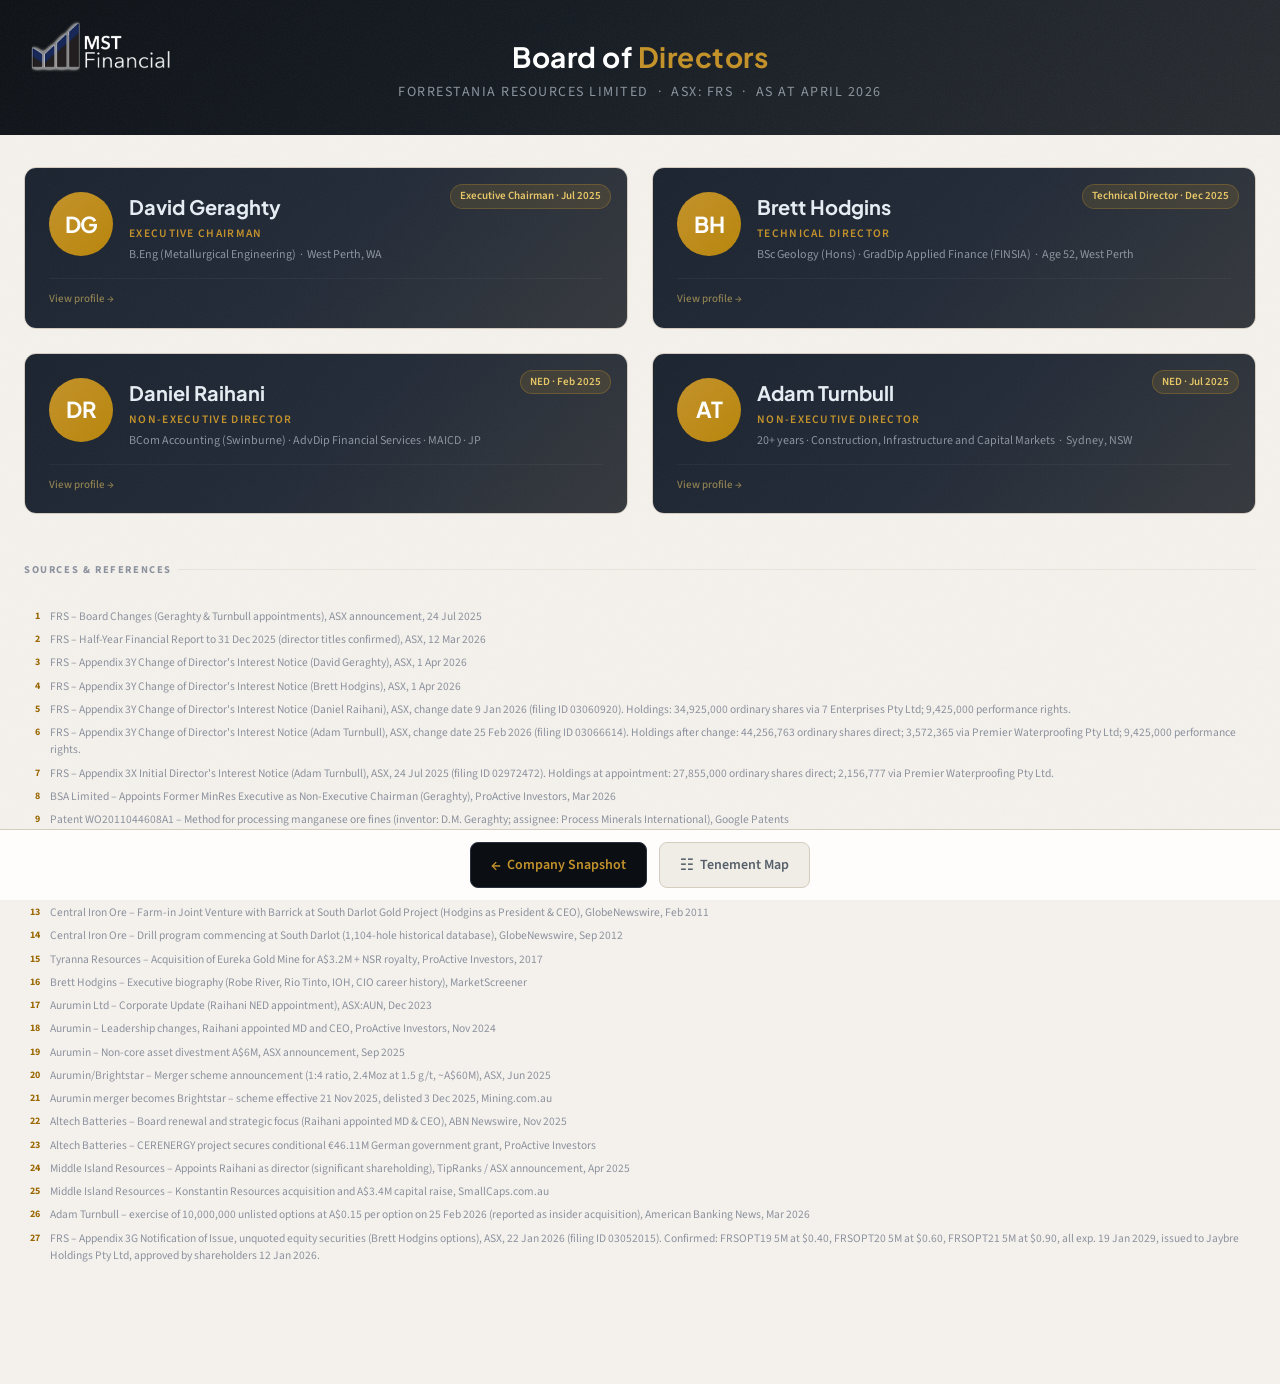
==== frs_board_profiles.html @ 2cd1dbf3 "FRS Map public demo (static, no auth)" ====
<!DOCTYPE html>
<html lang="en">
<head>
<meta charset="UTF-8">
<meta name="viewport" content="width=device-width, initial-scale=1.0">
<title>Forrestania Resources – Board of Directors</title>
<script>document.documentElement.style.visibility='visible';</script>
<link rel="stylesheet" href="shared.css">
<style>
body::after{content:'';position:fixed;inset:0;pointer-events:none;z-index:0;opacity:0.03;background-image:url("data:image/svg+xml,%3Csvg viewBox='0 0 256 256' xmlns='http://www.w3.org/2000/svg'%3E%3Cfilter id='n'%3E%3CfeTurbulence type='fractalNoise' baseFrequency='0.65' numOctaves='4' stitchTiles='stitch'/%3E%3C/filter%3E%3Crect width='256' height='256' filter='url(%23n)' opacity='1'/%3E%3C/svg%3E");background-repeat:repeat;background-size:256px 256px;}
.page-header::before{content:'';position:absolute;inset:0;pointer-events:none;opacity:0.05;background-image:url("data:image/svg+xml,%3Csvg viewBox='0 0 256 256' xmlns='http://www.w3.org/2000/svg'%3E%3Cfilter id='n'%3E%3CfeTurbulence type='fractalNoise' baseFrequency='0.8' numOctaves='3' stitchTiles='stitch'/%3E%3C/filter%3E%3Crect width='256' height='256' filter='url(%23n)' opacity='1'/%3E%3C/svg%3E");background-repeat:repeat;background-size:256px 256px;}
.director-card{animation:fadeSlideUp 0.4s ease-out both;}
.director-card:nth-child(2){animation-delay:80ms;}
.director-card:nth-child(3){animation-delay:160ms;}
.director-card:nth-child(4){animation-delay:240ms;}
html{height:100%}
body{
  background:var(--color-bg);
  min-height:100%;
  display:flex;
  flex-direction:column;
  padding-bottom:80px;
}

/* Header */
.page-header{
  background:linear-gradient(135deg,var(--color-dark-bg) 0%,var(--color-dark-surface) 50%,var(--color-dark-elevated) 100%);
  color:#fff;
  padding:36px 40px 32px;
  text-align:center;
  position:relative;
  overflow:hidden;
}
.page-header::after{
  content:'';position:absolute;inset:0;
  background:linear-gradient(135deg,transparent 40%,rgba(196,146,42,0.06) 100%);
  pointer-events:none;
}
.page-header h1{font-size:28px;font-weight:700;letter-spacing:0.5px;margin-bottom:4px;position:relative;z-index:1;}
.page-header h1 span{color:var(--color-gold)}
.page-header .subtitle{font-size:14px;color:var(--color-dark-text-secondary);font-weight:400;letter-spacing:1.5px;text-transform:uppercase;position:relative;z-index:1;}

/* Grid */
.directors-wrapper{flex:1;padding:32px 24px 48px;max-width:1400px;margin:0 auto;width:100%;box-sizing:border-box;}
.directors-grid{display:grid;grid-template-columns:repeat(2,1fr);gap:24px;}

/* Card */
.director-card{
  background:var(--color-surface);border:1px solid var(--color-border);
  border-radius:var(--radius-lg);overflow:hidden;display:flex;flex-direction:column;
  transition:box-shadow 0.2s,transform 0.2s;
}
.director-card:hover{box-shadow:0 8px 32px rgba(0,0,0,0.10);transform:translateY(-2px);}

/* Card header */
.card-header{
  background:linear-gradient(135deg,var(--color-dark-elevated) 0%,var(--color-dark-border) 100%);
  padding:24px 24px 20px;position:relative;overflow:hidden;
}
.card-header::after{content:'';position:absolute;inset:0;background:linear-gradient(135deg,transparent 50%,rgba(196,146,42,0.08) 100%);pointer-events:none;}
.card-header-inner{display:flex;align-items:flex-start;gap:16px;position:relative;z-index:1;}
.director-avatar{
  width:64px;height:64px;border-radius:50%;
  background:linear-gradient(135deg,var(--color-gold) 0%,var(--color-gold-border) 100%);
  display:flex;align-items:center;justify-content:center;
  font-size:22px;font-weight:700;color:#fff;flex-shrink:0;
  font-family:var(--font-display);letter-spacing:-0.5px;
}
.director-name{font-size:20px;font-weight:700;color:var(--color-dark-text);margin-bottom:3px;font-family:var(--font-display);}
.director-role{font-size:11.5px;font-weight:600;letter-spacing:1.3px;text-transform:uppercase;color:var(--color-gold);margin-bottom:5px;}
.director-quals{font-size:12px;color:var(--color-dark-text-secondary);line-height:1.4;}
.appt-badge{
  position:absolute;top:16px;right:16px;
  background:rgba(196,146,42,0.15);border:1px solid rgba(196,146,42,0.3);
  color:var(--color-gold-light);font-size:11px;font-weight:600;
  padding:3px 9px;border-radius:20px;z-index:1;
}

/* Card body */
.card-body{padding:20px 24px 24px;flex:1;display:flex;flex-direction:column;gap:18px;}

/* Section label */
.sect-label{
  font-size:10.5px;font-weight:700;letter-spacing:1.6px;text-transform:uppercase;
  color:var(--color-text-muted);margin-bottom:9px;display:flex;align-items:center;gap:6px;
}
.sect-label::after{content:'';flex:1;height:1px;background:var(--color-border-subtle);}

/* Bio text */
.bio-text{font-size:13.5px;line-height:1.7;color:var(--color-text-secondary);}
.bio-text strong{color:var(--color-text);font-weight:600;}

/* Timeline */
.timeline{display:flex;flex-direction:column;}
.tl-item{display:flex;gap:12px;padding-bottom:14px;position:relative;}
.tl-item:not(:last-child)::before{content:'';position:absolute;left:7px;top:18px;bottom:0;width:1px;background:var(--color-border-subtle);}
.tl-dot{width:15px;height:15px;border-radius:50%;flex-shrink:0;margin-top:2px;border:2px solid;}
.tl-dot.gold{border-color:var(--color-gold);background:rgba(196,146,42,0.14);}
.tl-dot.blue{border-color:var(--color-info);background:rgba(34,102,204,0.12);}
.tl-dot.green{border-color:var(--color-success);background:rgba(27,122,61,0.12);}
.tl-dot.purple{border-color:var(--color-phase-1);background:rgba(126,95,194,0.12);}
.tl-dot.amber{border-color:var(--color-phase-3);background:rgba(217,123,43,0.12);}
.tl-period{font-size:11px;color:var(--color-text-muted);margin-bottom:1px;}
.tl-co{font-size:13px;font-weight:600;color:var(--color-text);line-height:1.3;}
.tl-desc{font-size:12.5px;color:var(--color-text-secondary);line-height:1.55;margin-top:2px;}

/* Achievements */
.ach-list{list-style:none;padding:0;margin:0;display:flex;flex-direction:column;gap:7px;}
.ach-list li{display:flex;gap:8px;align-items:flex-start;font-size:13px;color:var(--color-text-secondary);line-height:1.55;}
.ach-list li::before{content:'▸';color:var(--color-gold);font-size:11px;margin-top:2px;flex-shrink:0;}

/* Stats row */
.stat-row{display:flex;flex-wrap:wrap;gap:12px 20px;padding:12px 0;border-top:1px solid var(--color-border-subtle);border-bottom:1px solid var(--color-border-subtle);}
.stat-value{font-size:15px;font-weight:700;color:var(--color-text);font-family:var(--font-display);}
.stat-desc{font-size:11px;color:var(--color-text-muted);margin-top:1px;}

/* Shareholding */
.holding-row{display:flex;align-items:center;justify-content:space-between;gap:12px;flex-wrap:wrap;}
.holding-main{font-size:15px;font-weight:700;color:var(--color-text);font-family:var(--font-display);}
.holding-sub{font-size:12px;color:var(--color-text-muted);margin-top:2px;}
.holding-note{font-size:11.5px;color:var(--color-text-muted);font-style:italic;}
.holding-bar-track{height:5px;background:var(--color-border-subtle);border-radius:3px;overflow:hidden;margin-top:8px;}
.holding-bar-fill{height:100%;background:linear-gradient(90deg,var(--color-gold),var(--color-gold-light));border-radius:3px;}

/* Relevance box */
.relevance-box{background:linear-gradient(135deg,rgba(196,146,42,0.05),rgba(196,146,42,0.02));border:1px solid rgba(196,146,42,0.18);border-radius:var(--radius-md);padding:14px 16px;}
.relevance-label{font-size:10.5px;font-weight:700;letter-spacing:1.3px;text-transform:uppercase;color:var(--color-gold-text);margin-bottom:7px;}
.relevance-body{font-size:13px;line-height:1.65;color:var(--color-text-secondary);}
.relevance-body strong{color:var(--color-text);font-weight:600;}

/* Quote */
.quote-block{border-left:3px solid var(--color-gold);padding:10px 14px;background:var(--color-surface-secondary);border-radius:0 var(--radius-sm) var(--radius-sm) 0;}
.quote-text{font-size:13px;font-style:italic;line-height:1.6;color:var(--color-text-secondary);}
.quote-src{font-size:11px;color:var(--color-text-muted);margin-top:5px;}

/* Role tags */
.role-tags{display:flex;flex-wrap:wrap;gap:6px;}
.role-tag{font-size:11.5px;font-weight:500;padding:3px 9px;border-radius:4px;background:var(--color-surface-secondary);border:1px solid var(--color-border);color:var(--color-text-secondary);}
.role-tag.current{background:rgba(27,122,61,0.07);border-color:rgba(27,122,61,0.2);color:#1B7A3D;}

/* Show more toggle */
.expandable{overflow:hidden;transition:max-height 0.35s ease;}
.expandable.collapsed{max-height:0 !important;}
.toggle-btn{
  display:inline-flex;align-items:center;gap:5px;
  background:none;border:1px solid var(--color-border);
  color:var(--color-text-secondary);font-size:12px;font-weight:500;
  padding:5px 12px;border-radius:20px;cursor:pointer;
  font-family:var(--font-body);transition:all 0.15s;margin-top:2px;
}
.toggle-btn:hover{border-color:var(--color-gold);color:var(--color-gold-text);background:var(--color-gold-subtle);}
.toggle-icon{font-size:10px;transition:transform 0.25s;}
.toggle-btn.open .toggle-icon{transform:rotate(180deg);}

/* Citations */
sup.cite{font-size:9px;color:var(--color-gold-text);font-weight:600;line-height:1;vertical-align:super;}
sup.cite a{color:inherit;text-decoration:none;}
sup.cite a:hover{text-decoration:underline;}

/* Sources section */
.sources-section{max-width:1400px;margin:0 auto;padding:0 24px 40px;width:100%;box-sizing:border-box;}
.sources-toggle{font-size:10.5px;font-weight:700;letter-spacing:1.6px;text-transform:uppercase;color:var(--color-text-muted);display:flex;align-items:center;gap:8px;cursor:pointer;user-select:none;padding:4px 0;border:none;background:none;font-family:var(--font-body);width:100%;}
.sources-toggle::after{content:'';flex:1;height:1px;background:var(--color-border-subtle);}
.sources-toggle-icon{font-size:9px;transition:transform 0.2s;}
.sources-body{padding-top:14px;}
.sources-list{list-style:none;padding:0;margin:0;counter-reset:src-counter;display:flex;flex-direction:column;gap:6px;}
.sources-list li{display:flex;gap:10px;font-size:11.5px;color:var(--color-text-muted);line-height:1.5;counter-increment:src-counter;}
.sources-list li::before{content:counter(src-counter);color:var(--color-gold-text);font-size:10px;font-weight:700;min-width:16px;text-align:right;padding-top:1px;flex-shrink:0;}
.sources-list a{color:var(--color-text-muted);text-decoration:none;}
.sources-list a:hover{color:var(--color-text);text-decoration:underline;}

/* Director tiles — card body hidden, shown in modal */
.card-body{display:none !important;}
.director-card{cursor:pointer;}
.card-view-hint{font-size:11px;color:var(--color-gold-light);opacity:0.55;margin-top:14px;padding-top:12px;border-top:1px solid rgba(255,255,255,0.08);display:flex;align-items:center;gap:5px;position:relative;z-index:1;font-weight:500;font-family:var(--font-body);transition:opacity 0.15s;}
.director-card:hover .card-view-hint{opacity:1;}

/* Modal */
.modal-overlay{position:fixed;inset:0;background:rgba(0,0,0,0.78);z-index:200;display:none;align-items:flex-start;justify-content:center;padding:32px 16px 100px;overflow-y:auto;}
.modal-overlay.active{display:flex;}
.modal-panel{background:var(--color-surface);border:1px solid var(--color-border);border-radius:var(--radius-lg);width:100%;max-width:660px;position:relative;overflow:hidden;margin:auto;}
.modal-close-btn{position:absolute;top:14px;right:14px;z-index:10;background:rgba(255,255,255,0.12);border:1px solid rgba(255,255,255,0.15);color:#fff;width:30px;height:30px;border-radius:50%;cursor:pointer;font-size:15px;display:flex;align-items:center;justify-content:center;transition:background 0.15s;line-height:1;}
.modal-close-btn:hover{background:rgba(255,255,255,0.25);}
.modal-panel .card-body{display:flex !important;}
.modal-panel .appt-badge{right:52px;}

/* Bottom nav */
.bottom-nav{position:fixed;bottom:0;left:0;right:0;background:var(--color-surface);border-top:1px solid var(--color-border);padding:12px 24px;display:flex;gap:12px;justify-content:center;z-index:100;}
.nav-btn{display:inline-flex;align-items:center;gap:6px;padding:10px 20px;border-radius:var(--radius-md);font-size:14px;font-weight:600;text-decoration:none;transition:background 0.15s,transform 0.1s;font-family:var(--font-body);}
.nav-btn:active{transform:scale(0.98)}
.nav-btn.primary{background:var(--color-dark-bg);color:var(--color-gold);border:1px solid var(--color-dark-border);}
.nav-btn.primary:hover{background:var(--color-dark-surface)}
.nav-btn.secondary{background:var(--color-surface-secondary);color:var(--color-text-secondary);border:1px solid var(--color-border);}
.nav-btn.secondary:hover{background:var(--color-border-subtle)}
.btn-icon{font-size:12px}

@media(max-width:900px){
  .directors-grid{grid-template-columns:1fr}
  .page-header{padding:28px 20px 24px}
  .page-header h1{font-size:22px}
  .directors-wrapper{padding:20px 16px 48px}
  .bottom-nav{padding:10px 16px}
  .nav-btn{font-size:13px;padding:8px 14px}
}
@media(max-width:768px){
  .page-header{display:flex;flex-direction:column;align-items:center;padding:20px 16px;}
  .page-header img{position:static !important;max-height:24px;margin-bottom:10px;}
  .page-header h1{font-size:20px;}
  .directors-wrapper{padding-bottom:80px;}
}
</style>
</head>
<body>

<header class="page-header">
  <img src="assets/mst_animated.apng" alt="MST Financial" style="height:60px;width:auto;position:absolute;top:16px;left:24px;z-index:1">
  <h1>Board of <span>Directors</span></h1>
  <p class="subtitle">Forrestania Resources Limited &nbsp;·&nbsp; ASX: FRS &nbsp;·&nbsp; as at April 2026</p>
</header>

<div class="directors-wrapper">
<div class="directors-grid">


<!-- ═══════════════════ DAVID GERAGHTY ═══════════════════ -->
<div class="director-card" onclick="openDirectorModal(this)">
  <div class="card-header">
    <span class="appt-badge">Executive Chairman · Jul 2025</span>
    <div class="card-header-inner">
      <div class="director-avatar">DG</div>
      <div>
        <div class="director-name">David Geraghty</div>
        <div class="director-role">Executive Chairman</div>
        <div class="director-quals">B.Eng (Metallurgical Engineering) &nbsp;·&nbsp; West Perth, WA</div>
      </div>
    </div>
    <div class="card-view-hint">View profile &#8594;</div>
  </div>

  <div class="card-body">

    <div>
      <div class="sect-label">Background</div>
      <p class="bio-text">
        David Geraghty is a B.Eng-qualified metallurgical engineer with over 30 years in Western Australian resources. Before joining FRS he spent <strong>21 years at Mineral Resources Limited (ASX: MIN)</strong>, serving as <strong>Executive General Manager of Process Minerals International</strong> and then <strong>Director of Technology and Innovation</strong>.<sup class="cite"><a href="#src-8" title="BSA Ltd — Appoints Former MinRes Executive">[8]</a></sup> He was there for the full arc of MinRes growing from a private contract crushing business into one of Australia's largest diversified miners. Earlier in his career he worked in processing and orebody evaluation roles at BHP, Hamersley Iron, and Rio Tinto in the Pilbara.<sup class="cite"><a href="#src-1" title="FRS Board Changes announcement, Jul 2025">[1]</a></sup>
      </p>
    </div>

    <div>
      <div class="sect-label">Shareholding in FRS <span style="font-size:10px;font-weight:400;text-transform:none;letter-spacing:0;color:var(--color-text-muted)">(Appendix 3Y, 1 Apr 2026)</span></div>
      <div class="holding-row">
        <div>
          <div class="holding-main">53,473,200 ordinary shares<sup class="cite"><a href="#src-3" title="FRS Appendix 3Y — Geraghty, 1 Apr 2026">[3]</a></sup></div>
          <div class="holding-sub">Mandarin Rock Pty Ltd (41.1M) + Roologic Pty Ltd (11.9M) + direct (490K)</div>
        </div>
      </div>
      <div class="holding-bar-track"><div class="holding-bar-fill" style="width:56%"></div></div>
      <div style="font-size:11px;color:var(--color-text-muted);margin-top:5px;">Also holds 10,625,000 performance rights and 9,800,000 unlisted options (FRSAT) at $0.50, exp. 5 Nov 2028 (5M via Mandarin Rock Pty Ltd, 4.8M via Roologic Pty Ltd)<sup class="cite"><a href="#src-3" title="FRS Appendix 3Y — Geraghty, 1 Apr 2026">[3]</a></sup></div>
    </div>

    <div>
      <div class="sect-label">Key Achievements at MinRes</div>
      <ul class="ach-list">
        <li>Named inventor on patent WO2011044608A1: a commercial dense medium cyclone and WHIMS process for recovering manganese from ore fines previously discarded as tailings, deployed at scale in MinRes operations.<sup class="cite"><a href="#src-9" title="Patent WO2011044608A1, Google Patents">[9]</a></sup></li>
        <li>Drove the design and manufacture of MinRes's 1,000 tonne-per-hour mobile crushing and screening plants, which became a primary revenue driver for the mining services business.<sup class="cite"><a href="#src-11" title="MinRes — NextGen modular crushing plant">[11]</a></sup></li>
        <li>Led the public rollout of MinRes's world-first fully autonomous road train program for the Onslow Iron project in the Pilbara.<sup class="cite"><a href="#src-10" title="MinRes — Autonomous road trains milestone">[10]</a></sup></li>
      </ul>
    </div>

    <button class="toggle-btn" onclick="toggleSection(this)">
      Show more <span class="toggle-icon">&#9660;</span>
    </button>

    <div class="expandable collapsed" style="max-height:600px;display:flex;flex-direction:column;gap:18px;">

      <div>
        <div class="sect-label">Career History</div>
        <div class="timeline">
          <div class="tl-item">
            <div class="tl-dot blue"></div>
            <div>
              <div class="tl-period">Early career</div>
              <div class="tl-co">BHP · Hamersley Iron · Rio Tinto</div>
              <div class="tl-desc">Processing engineering and orebody evaluation across Pilbara iron ore operations.</div>
            </div>
          </div>
          <div class="tl-item">
            <div class="tl-dot green"></div>
            <div>
              <div class="tl-period">~2000 to 2024 (21 years)</div>
              <div class="tl-co">Mineral Resources Ltd (ASX: MIN)</div>
              <div class="tl-desc">Executive General Manager, Process Minerals International, then Director of Technology and Innovation. Part of the team that took MinRes from a small contract crushing operator to a multi-billion-dollar ASX miner with iron ore, lithium, and services divisions.<sup class="cite"><a href="#src-8">[8]</a></sup></div>
            </div>
          </div>
          <div class="tl-item">
            <div class="tl-dot gold"></div>
            <div>
              <div class="tl-period">March 2026 onwards</div>
              <div class="tl-co">BSA Limited (ASX: BSA) — Non-Executive Chairman</div>
              <div class="tl-desc">Concurrent role. BSA provides technical services across telco infrastructure, smart metering, and EV charging.<sup class="cite"><a href="#src-8">[8]</a></sup></div>
            </div>
          </div>
        </div>
      </div>

      <div class="relevance-box">
        <div class="relevance-label">Why This Matters for FRS</div>
        <p class="relevance-body">
          FRS's near-term production path hinges on converting the Lake Johnston nickel processing facility to gold. That is precisely what Geraghty spent his career on: mineral processing plant design, beneficiation circuit development, and large-scale operations. His 21-year MinRes network also opens doors to contractors, offtake, and capital that would take a junior explorer decades to build independently. He has backed his conviction with over A$2.7M in personal on-market purchases.
        </p>
      </div>

    </div>

    <div>
      <div class="sect-label">Also Serves On</div>
      <div class="role-tags">
        <span class="role-tag current">Chairman, BSA Ltd (ASX: BSA)</span>
      </div>
    </div>

  </div>
</div>


<!-- ═══════════════════ BRETT HODGINS ═══════════════════ -->
<div class="director-card" onclick="openDirectorModal(this)">
  <div class="card-header">
    <span class="appt-badge">Technical Director · Dec 2025</span>
    <div class="card-header-inner">
      <div class="director-avatar">BH</div>
      <div>
        <div class="director-name">Brett Hodgins</div>
        <div class="director-role">Technical Director</div>
        <div class="director-quals">BSc Geology (Hons) · GradDip Applied Finance (FINSIA) &nbsp;·&nbsp; Age 52, West Perth</div>
      </div>
    </div>
    <div class="card-view-hint">View profile &#8594;</div>
  </div>

  <div class="card-body">

    <div>
      <div class="sect-label">Background</div>
      <p class="bio-text">
        Brett Hodgins is a Western Australian geologist with over 25 years across Pilbara iron ore operations, WA gold exploration, and resource sector advisory. He started his career commissioning world-scale iron ore mines for Robe River and Rio Tinto<sup class="cite"><a href="#src-16" title="Brett Hodgins biography — MarketScreener">[16]</a></sup> before spending 11 years as <strong>President and CEO of Central Iron Ore Ltd</strong> (TSX-V listed), running exploration on a high-grade gold project in the Yandal Greenstone Belt.<sup class="cite"><a href="#src-13" title="CIO/Barrick JV announcement, GlobeNewswire">[13]</a></sup> His combined BSc Geology (Hons) and GradDip Applied Finance from FINSIA is unusual for a field geologist and allows him to evaluate assets in both technical and investment terms.<sup class="cite"><a href="#src-4" title="FRS Appendix 3Y — Hodgins, 1 Apr 2026">[4]</a></sup>
      </p>
    </div>

    <div>
      <div class="sect-label">Shareholding in FRS <span style="font-size:10px;font-weight:400;text-transform:none;letter-spacing:0;color:var(--color-text-muted)">(Appendix 3Y, 1 Apr 2026)</span></div>
      <div class="holding-row">
        <div>
          <div class="holding-main">121,113 ordinary shares (direct)<sup class="cite"><a href="#src-4" title="FRS Appendix 3Y — Hodgins, 1 Apr 2026">[4]</a></sup></div>
          <div class="holding-sub">Issued as share-based payment approved at 27 March 2026 GM</div>
        </div>
      </div>
      <div class="holding-bar-track"><div class="holding-bar-fill" style="width:2%"></div></div>
      <div style="font-size:11px;color:var(--color-text-muted);margin-top:5px;">Also holds 15,000,000 unlisted options via Jaybre Holdings Pty Ltd: 5M at $0.40 (FRSOPT19), 5M at $0.60 (FRSOPT20), 5M at $0.90 (FRSOPT21), all exp. 19 Jan 2029<sup class="cite"><a href="#src-27" title="FRS Appendix 3G — Hodgins options, 22 Jan 2026">[27]</a></sup></div>
    </div>

    <div>
      <div class="sect-label">Key Achievements</div>
      <ul class="ach-list">
        <li>Contributed to commissioning of the West Angelas iron ore mine (Robe River JV, 2002), now subject to a A$733M expansion by Rio Tinto.<sup class="cite"><a href="#src-12" title="Rio Tinto — Robe River JV A$733M expansion">[12]</a></sup></li>
        <li>Contributed to Hope Downs iron ore development with Rio Tinto and Hancock Prospecting, first ore 2007.<sup class="cite"><a href="#src-16" title="Brett Hodgins biography — MarketScreener">[16]</a></sup></li>
        <li>As CEO of Central Iron Ore (2011 to 2022): negotiated a farm-in JV with Barrick Gold giving access to 1,104-hole historical drill database on tenements adjacent to the 444,000 oz Darlot mine reserve.<sup class="cite"><a href="#src-13" title="CIO/Barrick JV, GlobeNewswire 2011">[13]</a><a href="#src-14" title="CIO South Darlot drill program, GlobeNewswire 2012">[14]</a></sup></li>
        <li>Sold the Eureka Gold Mine to Tyranna Resources for A$3.2M cash plus a 4 to 6% net smelter return royalty (2017).<sup class="cite"><a href="#src-15" title="Tyranna — Eureka Gold Mine acquisition">[15]</a></sup></li>
      </ul>
    </div>

    <button class="toggle-btn" onclick="toggleSection(this)">
      Show more <span class="toggle-icon">&#9660;</span>
    </button>

    <div class="expandable collapsed" style="max-height:700px;display:flex;flex-direction:column;gap:18px;">

      <div>
        <div class="sect-label">Career History</div>
        <div class="timeline">
          <div class="tl-item">
            <div class="tl-dot blue"></div>
            <div>
              <div class="tl-period">Late 1990s to early 2000s</div>
              <div class="tl-co">Robe River Mining Co. then Rio Tinto Iron Ore</div>
              <div class="tl-desc">Geologist on commissioning of West Angelas (Robe River JV) and Hope Downs (Rio Tinto/Hancock Prospecting). Grade control, resource definition, large-scale open-cut operations in the Pilbara.</div>
            </div>
          </div>
          <div class="tl-item">
            <div class="tl-dot amber"></div>
            <div>
              <div class="tl-period">2008 to 2010</div>
              <div class="tl-co">Iron Ore Holdings Ltd (ASX: IOH) — GM Project Development</div>
              <div class="tl-desc">Led project development for Iron Valley, Bungaroo South, and Maitland River. First executive role at a listed junior. IOH was later acquired by BC Iron.</div>
            </div>
          </div>
          <div class="tl-item">
            <div class="tl-dot purple"></div>
            <div>
              <div class="tl-period">2010 onwards</div>
              <div class="tl-co">Jaybre Geological Consulting Pty Ltd — Principal</div>
              <div class="tl-desc">Own geological consulting firm, multi-commodity advisory across iron ore, gold, copper, and coal for various listed clients.</div>
            </div>
          </div>
          <div class="tl-item">
            <div class="tl-dot green"></div>
            <div>
              <div class="tl-period">2011 to November 2022 (11 years)</div>
              <div class="tl-co">Central Iron Ore Ltd (TSX-V: CIO) — President and CEO</div>
              <div class="tl-desc">WA gold and iron ore explorer listed on the Toronto Venture Exchange. Led exploration at South Darlot Gold Project in the Yandal Greenstone Belt, adjacent to Barrick Gold's Darlot mine.</div>
            </div>
          </div>
          <div class="tl-item">
            <div class="tl-dot amber"></div>
            <div>
              <div class="tl-period">2023 onwards</div>
              <div class="tl-co">Palaris Mining Pty Ltd — Senior Manager, Technical Projects</div>
              <div class="tl-desc">International mining advisory firm. Project Manager for conceptual and pre-feasibility studies in Queensland coal.</div>
            </div>
          </div>
          <div class="tl-item">
            <div class="tl-dot purple"></div>
            <div>
              <div class="tl-period">December 2013 to present</div>
              <div class="tl-co">Redstone Resources (ASX: RDS) — Technical Director</div>
              <div class="tl-desc">Longest-standing board role. Multi-commodity (Cu/Ni/Au) exploration strategy and program design.</div>
            </div>
          </div>
        </div>
      </div>

      <div class="relevance-box">
        <div class="relevance-label">Why This Matters for FRS</div>
        <p class="relevance-body">
          Hodgins explored the South Darlot project in the Yandal-Goldfields province, the same geological terrane as FRS's Bonnie Vale, Coolgardie, and Mt Palmer projects. His 11-year CEO track record means he understands the full lifecycle from JV negotiation to resource definition to capital raising. His concurrent NED role at Beacon Minerals also gave him direct prior familiarity with the MacPhersons Reward asset before FRS acquired it.
        </p>
      </div>

      <div class="quote-block">
        <p class="quote-text">"Endeavour is shaping up as a very important prospect for CIO — high-grade gold discovered close to surface."</p>
        <p class="quote-src">On South Darlot Endeavour Prospect drill results, June 2020</p>
      </div>

    </div>

    <div>
      <div class="sect-label">Also Serves On</div>
      <div class="role-tags">
        <span class="role-tag current">Technical Director, Redstone Resources (ASX: RDS)</span>
        <span class="role-tag current">NED, Beacon Minerals (ASX: BCN)</span>
      </div>
    </div>

  </div>
</div>


<!-- ═══════════════════ DANIEL RAIHANI ═══════════════════ -->
<div class="director-card" onclick="openDirectorModal(this)">
  <div class="card-header">
    <span class="appt-badge">NED · Feb 2025</span>
    <div class="card-header-inner">
      <div class="director-avatar">DR</div>
      <div>
        <div class="director-name">Daniel Raihani</div>
        <div class="director-role">Non-Executive Director</div>
        <div class="director-quals">BCom Accounting (Swinburne) · AdvDip Financial Services · MAICD · JP</div>
      </div>
    </div>
    <div class="card-view-hint">View profile &#8594;</div>
  </div>

  <div class="card-body">

    <div>
      <div class="sect-label">Background</div>
      <p class="bio-text">
        Daniel Raihani is an accountant, registered tax agent, and entrepreneur who built a 20-year private business career spanning accounting, real estate, manufacturing, and international finance across Sydney, UAE, and Hong Kong before entering the ASX listed-company space in 2023. Since then he has taken on board positions at seven ASX companies, consistently arriving with personal capital and deal flow. His most significant transaction to date was structuring and executing the <strong>approximately A$60 million Aurumin/Brightstar Resources merger</strong><sup class="cite"><a href="#src-20" title="Aurumin/Brightstar merger scheme announcement">[20]</a></sup> as Managing Director of Aurumin, which consolidated the Sandstone Greenstone Belt under single ownership for the first time in over a decade.
      </p>
    </div>

    <div>
      <div class="sect-label">Shareholding in FRS <span style="font-size:10px;font-weight:400;text-transform:none;letter-spacing:0;color:var(--color-text-muted)">(Appendix 3Y, 9 Jan 2026)</span></div>
      <div class="holding-row">
        <div>
          <div class="holding-main">34,925,000 ordinary shares<sup class="cite"><a href="#src-5" title="FRS Appendix 3Y — Raihani, 9 Jan 2026">[5]</a></sup></div>
          <div class="holding-sub">Held via 7 Enterprises Pty Ltd · 9,425,000 performance rights</div>
        </div>
      </div>
      <div class="holding-bar-track"><div class="holding-bar-fill" style="width:37%"></div></div>
    </div>

    <div>
      <div class="sect-label">The Aurumin/Brightstar Merger</div>
      <ul class="ach-list">
        <li>Joined Aurumin as a substantial shareholder via 7 Enterprises Pty Ltd before joining the board, the same approach used at FRS.<sup class="cite"><a href="#src-17" title="Aurumin Corporate Update — Raihani NED appointment, Dec 2023">[17]</a></sup></li>
        <li>Elevated to MD and CEO after founder Brad Valiukas stepped down in November 2024.<sup class="cite"><a href="#src-18" title="Aurumin — Raihani appointed MD/CEO, Nov 2024">[18]</a></sup> Immediately divested A$6M of non-core assets to sharpen the portfolio.<sup class="cite"><a href="#src-19" title="Aurumin — Non-core asset divestment A$6M">[19]</a></sup></li>
        <li>Structured an all-scrip scheme of arrangement with Brightstar Resources: 1 Brightstar share per 4 Aurumin shares, creating a combined 2.4Moz gold resource at 1.5 g/t. Deal valued at approximately A$60M.<sup class="cite"><a href="#src-20" title="Aurumin/Brightstar merger scheme">[20]</a></sup></li>
        <li>Scheme effective 21 November 2025. Aurumin delisted 3 December 2025.<sup class="cite"><a href="#src-21" title="Aurumin merger becomes Brightstar, Mining.com.au">[21]</a></sup></li>
      </ul>
    </div>

    <button class="toggle-btn" onclick="toggleSection(this)">
      Show more <span class="toggle-icon">&#9660;</span>
    </button>

    <div class="expandable collapsed" style="max-height:700px;display:flex;flex-direction:column;gap:18px;">

      <div>
        <div class="sect-label">Career History</div>
        <div class="timeline">
          <div class="tl-item">
            <div class="tl-dot blue"></div>
            <div>
              <div class="tl-period">2000s onwards</div>
              <div class="tl-co">Ultra Capital — Founder and Group CEO</div>
              <div class="tl-desc">Financial advisory and accounting firm with offices in Sydney, UAE, and Hong Kong. Also financed infrastructure projects across agriculture, energy, waste, and water. Additional private interests in real estate, property development, manufacturing, and automotive exports.</div>
            </div>
          </div>
          <div class="tl-item">
            <div class="tl-dot purple"></div>
            <div>
              <div class="tl-period">October 2024 onwards</div>
              <div class="tl-co">First Au Ltd (ASX: FAU) — Non-Executive Chairman</div>
              <div class="tl-desc">Western Australian gold exploration strategy including the Gimlet Gold Project in the Eastern Goldfields.</div>
            </div>
          </div>
          <div class="tl-item">
            <div class="tl-dot green"></div>
            <div>
              <div class="tl-period">December 2023 to November 2025</div>
              <div class="tl-co">Aurumin Ltd (ASX: AUN) — NED then MD and CEO</div>
              <div class="tl-desc">Joined as NED, elevated to MD/CEO November 2024. Restructured portfolio, divested non-core assets for A$6M, executed the Brightstar merger. Aurumin delisted December 2025.<sup class="cite"><a href="#src-17">[17]</a><a href="#src-18">[18]</a><a href="#src-21">[21]</a></sup></div>
            </div>
          </div>
          <div class="tl-item">
            <div class="tl-dot amber"></div>
            <div>
              <div class="tl-period">November 2025 onwards</div>
              <div class="tl-co">Altech Batteries Ltd (ASX: ATC) — MD and CEO</div>
              <div class="tl-desc">Battery technology company commercialising CERENERGY sodium-chloride solid-state batteries and Silumina Anodes. Secured conditional approval for a 46.11M euro German government grant shortly after his appointment.<sup class="cite"><a href="#src-22">[22]</a><a href="#src-23">[23]</a></sup></div>
            </div>
          </div>
          <div class="tl-item">
            <div class="tl-dot purple"></div>
            <div>
              <div class="tl-period">April 2025 onwards</div>
              <div class="tl-co">Middle Island Resources (ASX: MDI) — Non-Executive Chairman</div>
              <div class="tl-desc">Led a A$3.4M capital raise and the Konstantin Resources acquisition (Bobija polymetallic project, Serbia).<sup class="cite"><a href="#src-24">[24]</a><a href="#src-25">[25]</a></sup></div>
            </div>
          </div>
        </div>
      </div>

      <div class="relevance-box">
        <div class="relevance-label">Why This Matters for FRS</div>
        <p class="relevance-body">
          Raihani has already run the exact playbook FRS is executing: a regional goldfield consolidation transaction structured as an all-scrip scheme, creating a resource of scale from two previously separate juniors. The Aurumin/Brightstar deal is a direct precedent for FRS's Lake Johnston hub strategy.<sup class="cite"><a href="#src-20">[20]</a></sup> His accounting and tax credentials add financial governance depth to the board, and his pattern of personal capital commitment across every board role aligns his interests squarely with shareholders.
        </p>
      </div>

      <div class="quote-block">
        <p class="quote-text">"This merger reduces risks associated with holding a single project and delivers substantial synergy benefits that wouldn't be possible as separate entities."</p>
        <p class="quote-src">On the Aurumin/Brightstar scheme of arrangement, 2025</p>
      </div>

    </div>

    <div>
      <div class="sect-label">Also Serves On</div>
      <div class="role-tags">
        <span class="role-tag current">Chair, First Au (ASX: FAU)</span>
        <span class="role-tag current">Chair, Voltaic Strategic Resources (ASX: VSR)</span>
        <span class="role-tag current">Chair, Middle Island Resources (ASX: MDI)</span>
        <span class="role-tag current">MD and CEO, Altech Batteries (ASX: ATC)</span>
      </div>
    </div>

  </div>
</div>


<!-- ═══════════════════ ADAM TURNBULL ═══════════════════ -->
<div class="director-card" onclick="openDirectorModal(this)">
  <div class="card-header">
    <span class="appt-badge">NED · Jul 2025</span>
    <div class="card-header-inner">
      <div class="director-avatar">AT</div>
      <div>
        <div class="director-name">Adam Turnbull</div>
        <div class="director-role">Non-Executive Director</div>
        <div class="director-quals">20+ years · Construction, Infrastructure and Capital Markets &nbsp;·&nbsp; Sydney, NSW</div>
      </div>
    </div>
    <div class="card-view-hint">View profile &#8594;</div>
  </div>

  <div class="card-body">

    <div>
      <div class="sect-label">Background</div>
      <p class="bio-text">
        Adam Turnbull is a Sydney-based company director with over 20 years leading private enterprises across construction, infrastructure, minerals, luxury goods, and capital markets. His career has been built through private companies rather than listed vehicles, so the operational track record is largely undisclosed publicly. He came to the FRS board as an early-stage investor who already held a significant position in the company.
      </p>
    </div>

    <div>
      <div class="sect-label">Shareholding in FRS <span style="font-size:10px;font-weight:400;text-transform:none;letter-spacing:0;color:var(--color-text-muted)">(Appendix 3Y, 25 Feb 2026)</span></div>
      <div class="holding-row">
        <div>
          <div class="holding-main">47,829,128 ordinary shares<sup class="cite"><a href="#src-6" title="FRS Appendix 3Y — Turnbull, 25 Feb 2026">[6]</a></sup></div>
          <div class="holding-sub">Direct: 44,256,763 · Via Premier Waterproofing Pty Ltd: 3,572,365 · 9,425,000 performance rights</div>
        </div>
      </div>
      <div class="holding-bar-track"><div class="holding-bar-fill" style="width:50%"></div></div>
      <div style="font-size:11px;color:var(--color-text-muted);margin-top:5px;">Includes 10,000,000 shares from exercise of unlisted $0.15 options on 25 February 2026 ($1,500,000 total).</div>
    </div>

  </div>
</div>


</div>
</div>

<!-- Director Modal -->
<div id="director-modal" class="modal-overlay" onclick="if(event.target===this)closeDirectorModal()">
  <div class="modal-panel">
    <button class="modal-close-btn" onclick="closeDirectorModal()" title="Close">&#10005;</button>
    <div id="modal-inner"></div>
  </div>
</div>

<!-- Sources & References -->
<div class="sources-section">
  <div class="sect-label" style="margin-bottom:16px;">Sources &amp; References</div>
  <div class="sources-body">
    <ol class="sources-list">
      <li id="src-1"><a href="https://announcements.asx.com.au/asxpdf/20250724/pdf/06m3ckdr63tdkv.pdf" target="_blank" rel="noopener">FRS – Board Changes (Geraghty &amp; Turnbull appointments), ASX announcement, 24 Jul 2025</a></li>
      <li id="src-2"><a href="https://www.asx.com.au/asx/v2/statistics/displayAnnouncement.do?display=pdf&idsId=03071293" target="_blank" rel="noopener">FRS – Half-Year Financial Report to 31 Dec 2025 (director titles confirmed), ASX, 12 Mar 2026</a></li>
      <li id="src-3"><a href="https://www.asx.com.au/asx/v2/statistics/displayAnnouncement.do?display=pdf&idsId=03078778" target="_blank" rel="noopener">FRS – Appendix 3Y Change of Director's Interest Notice (David Geraghty), ASX, 1 Apr 2026</a></li>
      <li id="src-4"><a href="https://www.asx.com.au/asx/v2/statistics/displayAnnouncement.do?display=pdf&idsId=03078779" target="_blank" rel="noopener">FRS – Appendix 3Y Change of Director's Interest Notice (Brett Hodgins), ASX, 1 Apr 2026</a></li>
      <li id="src-5"><a href="https://www.asx.com.au/asx/v2/statistics/displayAnnouncement.do?display=pdf&idsId=03060920" target="_blank" rel="noopener">FRS – Appendix 3Y Change of Director's Interest Notice (Daniel Raihani), ASX, change date 9 Jan 2026 (filing ID 03060920). Holdings: 34,925,000 ordinary shares via 7 Enterprises Pty Ltd; 9,425,000 performance rights.</a></li>
      <li id="src-6"><a href="https://www.asx.com.au/asx/v2/statistics/displayAnnouncement.do?display=pdf&idsId=03066614" target="_blank" rel="noopener">FRS – Appendix 3Y Change of Director's Interest Notice (Adam Turnbull), ASX, change date 25 Feb 2026 (filing ID 03066614). Holdings after change: 44,256,763 ordinary shares direct; 3,572,365 via Premier Waterproofing Pty Ltd; 9,425,000 performance rights.</a></li>
      <li id="src-7"><a href="https://www.asx.com.au/asx/v2/statistics/displayAnnouncement.do?display=pdf&idsId=02972472" target="_blank" rel="noopener">FRS – Appendix 3X Initial Director's Interest Notice (Adam Turnbull), ASX, 24 Jul 2025 (filing ID 02972472). Holdings at appointment: 27,855,000 ordinary shares direct; 2,156,777 via Premier Waterproofing Pty Ltd.</a></li>
      <li id="src-8"><a href="https://www.proactiveinvestors.com/companies/news/1088189/bsa-appoints-former-minres-exec-1088189.html" target="_blank" rel="noopener">BSA Limited – Appoints Former MinRes Executive as Non-Executive Chairman (Geraghty), ProActive Investors, Mar 2026</a></li>
      <li id="src-9"><a href="https://patents.google.com/patent/WO2011044608A1/en" target="_blank" rel="noopener">Patent WO2011044608A1 – Method for processing manganese ore fines (inventor: D.M. Geraghty; assignee: Process Minerals International), Google Patents</a></li>
      <li id="src-10"><a href="https://www.mineralresources.com.au/news/major-milestone-for-world-first-fully-autonomous-road-trains/" target="_blank" rel="noopener">MinRes – Major milestone for world-first fully autonomous road trains (Onslow Iron), Mineral Resources Ltd</a></li>
      <li id="src-11"><a href="https://www.mineralresources.com.au/our-business/mining-services/innovation/nextgen-modular-crushing-plant/" target="_blank" rel="noopener">MinRes – NextGen modular crushing plant, Mineral Resources Ltd</a></li>
      <li id="src-12"><a href="https://www.riotinto.com/en/news/releases/2025/robe-river-joint-venture-to-invest-733-million-to-extend-west-angelas-iron-ore-mine-in-western-australia" target="_blank" rel="noopener">Rio Tinto – Robe River JV to invest A$733M to extend West Angelas iron ore mine, 2025</a></li>
      <li id="src-13"><a href="https://www.globenewswire.com/news-release/2011/02/28/1503007/0/en/CIO-Enters-Into-a-Farm-in-Joint-Venture-With-Barrick-South-Darlot-Gold-Project.html" target="_blank" rel="noopener">Central Iron Ore – Farm-in Joint Venture with Barrick at South Darlot Gold Project (Hodgins as President &amp; CEO), GlobeNewswire, Feb 2011</a></li>
      <li id="src-14"><a href="https://www.globenewswire.com/en/news-release/2012/09/18/1503046/0/en/Central-Iron-Ore-Ltd-Drill-Program-Commencing-at-South-Darlot-Gold-Project.html" target="_blank" rel="noopener">Central Iron Ore – Drill program commencing at South Darlot (1,104-hole historical database), GlobeNewswire, Sep 2012</a></li>
      <li id="src-15"><a href="https://www.proactiveinvestors.com.au/companies/news/188087/tyranna-resources-transitioning-from-gold-explorer-to-producer-through-acquisition-188087.html" target="_blank" rel="noopener">Tyranna Resources – Acquisition of Eureka Gold Mine for A$3.2M + NSR royalty, ProActive Investors, 2017</a></li>
      <li id="src-16"><a href="https://www.marketscreener.com/business-leaders/Brett-Hodgins-0B57TL-E/biography/" target="_blank" rel="noopener">Brett Hodgins – Executive biography (Robe River, Rio Tinto, IOH, CIO career history), MarketScreener</a></li>
      <li id="src-17"><a href="https://aurumin.com.au/wp-content/uploads/61184202.pdf" target="_blank" rel="noopener">Aurumin Ltd – Corporate Update (Raihani NED appointment), ASX:AUN, Dec 2023</a></li>
      <li id="src-18"><a href="https://www.proactiveinvestors.com.au/companies/news/1061258/aurumin-announces-leadership-changes-and-board-appointments-as-md-steps-down-1061258.html" target="_blank" rel="noopener">Aurumin – Leadership changes, Raihani appointed MD and CEO, ProActive Investors, Nov 2024</a></li>
      <li id="src-19"><a href="https://announcements.asx.com.au/asxpdf/20250911/pdf/06p333tvv9jt07.pdf" target="_blank" rel="noopener">Aurumin – Non-core asset divestment A$6M, ASX announcement, Sep 2025</a></li>
      <li id="src-20"><a href="https://announcements.asx.com.au/asxpdf/20250630/pdf/06l7xntfr9j9rr.pdf" target="_blank" rel="noopener">Aurumin/Brightstar – Merger scheme announcement (1:4 ratio, 2.4Moz at 1.5 g/t, ~A$60M), ASX, Jun 2025</a></li>
      <li id="src-21"><a href="https://mining.com.au/aurumin-merger-becomes-brightstar/" target="_blank" rel="noopener">Aurumin merger becomes Brightstar – scheme effective 21 Nov 2025, delisted 3 Dec 2025, Mining.com.au</a></li>
      <li id="src-22"><a href="https://www.abnnewswire.net/press/en/136605/Altech-Batteries-Ltd-(ASX-ATC)-Board-Renewal-and-Strategic-Focus.html" target="_blank" rel="noopener">Altech Batteries – Board renewal and strategic focus (Raihani appointed MD &amp; CEO), ABN Newswire, Nov 2025</a></li>
      <li id="src-23"><a href="https://www.proactiveinvestors.com/companies/news/1085163/altech-s-cerenergy-battery-project-secures-conditional-46-11m-german-government-grant-approval-1085163.html" target="_blank" rel="noopener">Altech Batteries – CERENERGY project secures conditional €46.11M German government grant, ProActive Investors</a></li>
      <li id="src-24"><a href="https://www.tipranks.com/news/company-announcements/middle-island-resources-appoints-new-director-with-significant-shareholding" target="_blank" rel="noopener">Middle Island Resources – Appoints Raihani as director (significant shareholding), TipRanks / ASX announcement, Apr 2025</a></li>
      <li id="src-25"><a href="https://smallcaps.com.au/article/middle-island-resources-fast-track-serbian-polymetallic-portfolio-konstantin-acquisition" target="_blank" rel="noopener">Middle Island Resources – Konstantin Resources acquisition and A$3.4M capital raise, SmallCaps.com.au</a></li>
      <li id="src-26"><a href="https://www.americanbankingnews.com/2026/03/03/forrestania-resources-asxfrs-insider-adam-turnbull-buys-10000000-shares.html" target="_blank" rel="noopener">Adam Turnbull – exercise of 10,000,000 unlisted options at A$0.15 per option on 25 Feb 2026 (reported as insider acquisition), American Banking News, Mar 2026</a></li>
      <li id="src-27"><a href="https://www.asx.com.au/asx/v2/statistics/displayAnnouncement.do?display=pdf&idsId=03052015" target="_blank" rel="noopener">FRS – Appendix 3G Notification of Issue, unquoted equity securities (Brett Hodgins options), ASX, 22 Jan 2026 (filing ID 03052015). Confirmed: FRSOPT19 5M at $0.40, FRSOPT20 5M at $0.60, FRSOPT21 5M at $0.90, all exp. 19 Jan 2029, issued to Jaybre Holdings Pty Ltd, approved by shareholders 12 Jan 2026.</a></li>
    </ol>
  </div>
</div>

<!-- Bottom Navigation -->
<nav class="bottom-nav">
  <a class="nav-btn primary" href="frs_company_snapshot.html">
    <span class="btn-icon">&#8592;</span>
    Company Snapshot
  </a>
  <a class="nav-btn secondary" href="frs_tenement_timeline_map.html">
    <span class="btn-icon">&#9783;</span>
    Tenement Map
  </a>
</nav>

<script>
function openDirectorModal(card) {
  const header = card.querySelector('.card-header').cloneNode(true);
  const hint = header.querySelector('.card-view-hint');
  if (hint) hint.remove();
  const body = card.querySelector('.card-body').cloneNode(true);
  body.style.display = 'flex';
  const inner = document.getElementById('modal-inner');
  inner.innerHTML = '';
  inner.appendChild(header);
  inner.appendChild(body);
  document.getElementById('director-modal').classList.add('active');
  document.body.style.overflow = 'hidden';
}

function closeDirectorModal() {
  document.getElementById('director-modal').classList.remove('active');
  document.body.style.overflow = '';
}

document.addEventListener('keydown', function(e) {
  if (e.key === 'Escape') closeDirectorModal();
});

function toggleSection(btn) {
  const expandable = btn.nextElementSibling;
  const isOpen = !expandable.classList.contains('collapsed');
  if (isOpen) {
    expandable.classList.add('collapsed');
    btn.classList.remove('open');
    btn.innerHTML = 'Show more <span class="toggle-icon">&#9660;</span>';
  } else {
    expandable.classList.remove('collapsed');
    btn.classList.add('open');
    btn.innerHTML = 'Show less <span class="toggle-icon open" style="transform:rotate(180deg)">&#9660;</span>';
  }
}
</script>

</body>
</html>
---- shared.css ----
/* ═══════════════════════════════════════════════════════════════
   FRS Web App — Shared Design System
   Forrestania Resources (ASX: FRS)
   ═══════════════════════════════════════════════════════════════ */

/* ── Google Fonts ── */
@import url('https://fonts.googleapis.com/css2?family=Plus+Jakarta+Sans:wght@500;600;700;800&family=Source+Sans+3:ital,wght@0,400;0,500;0,600;0,700;1,400&display=swap');

/* ── Design Tokens ── */
:root {
  /* Brand */
  --color-gold: #C4922A;
  --color-gold-light: #E8C868;
  --color-gold-subtle: rgba(196, 146, 42, 0.08);
  --color-gold-border: #B8860B;
  --color-gold-text: #9A6700;

  /* Phase Colors */
  --color-phase-1: #7E5FC2;  /* Exploration — purple */
  --color-phase-2: #1B7A3D;  /* Acquisition — green */
  --color-phase-3: #D97B2B;  /* Development — amber */
  --color-phase-4: #2266CC;  /* Current/Blueprint — blue */
  --color-phase-5: #C4922A;  /* Future — gold */

  /* Semantic */
  --color-success: #1B7A3D;
  --color-success-light: #3FB950;
  --color-success-subtle: rgba(27, 122, 61, 0.08);
  --color-error: #CF222E;
  --color-error-light: #F85149;
  --color-error-subtle: rgba(207, 34, 46, 0.08);
  --color-info: #2266CC;
  --color-info-light: #58A6FF;
  --color-info-subtle: rgba(34, 102, 204, 0.08);
  --color-warning: #D97B2B;

  /* Dark Surfaces */
  --color-dark-bg: #0B0F14;
  --color-dark-surface: #141A22;
  --color-dark-elevated: #1C2430;
  --color-dark-border: #2A3240;
  --color-dark-text: #E6EDF3;
  --color-dark-text-secondary: #8B949E;
  --color-dark-text-muted: #484F58;

  /* Light Surfaces */
  --color-bg: #F4F1EC;
  --color-surface: #FEFDFB;
  --color-surface-secondary: #F0EDE7;
  --color-border: #D4CCBF;
  --color-border-subtle: #E8E3DA;
  --color-text: #1A1E24;
  --color-text-secondary: #57606A;
  --color-text-muted: #8C929E;

  /* Warm UI Grays (replacing GitHub-derived cool grays) */
  --color-ui-border: #CCC5B8;        /* was #d0d7de */
  --color-ui-text: #2C2A26;          /* was #1f2328 */
  --color-ui-text-soft: #6B6560;     /* was #57606a */
  --color-ui-text-faint: #9B948C;    /* was #8c959f */
  --color-ui-blue: #2266CC;          /* was #58a6ff / #1f6feb — use brand blue */
  --color-ui-blue-light: #4D8FE0;    /* hover / lighter blue */

  /* Map */
  --color-map-bg: #F0EDE7;

  /* Spacing (4px base) */
  --space-1: 4px;
  --space-2: 8px;
  --space-3: 12px;
  --space-4: 16px;
  --space-5: 20px;
  --space-6: 24px;
  --space-8: 32px;
  --space-10: 40px;
  --space-12: 48px;

  /* Radius */
  --radius-sm: 4px;
  --radius-md: 8px;
  --radius-lg: 12px;
  --radius-xl: 16px;

  /* Typography */
  --font-display: 'Plus Jakarta Sans', system-ui, -apple-system, sans-serif;
  --font-body: 'Source Sans 3', system-ui, -apple-system, sans-serif;
  --font-mono: 'SFMono-Regular', Consolas, 'Liberation Mono', Menlo, monospace;

  /* Shadows */
  --shadow-sm: 0 1px 3px rgba(0, 0, 0, 0.08);
  --shadow-md: 0 4px 16px rgba(0, 0, 0, 0.1);
  --shadow-lg: 0 8px 32px rgba(0, 0, 0, 0.12);
  --shadow-xl: 0 24px 80px rgba(0, 0, 0, 0.2);

  /* Transitions */
  --transition-fast: 0.15s ease;
  --transition-base: 0.2s ease;
  --transition-slow: 0.3s ease;
}

/* ── Reset ── */
*, *::before, *::after { box-sizing: border-box; margin: 0; padding: 0; }

/* ── Base Typography ── */
body {
  font-family: var(--font-body);
  color: var(--color-text);
  font-size: 14px;
  line-height: 1.5;
  -webkit-font-smoothing: antialiased;
  -moz-osx-font-smoothing: grayscale;
}

h1, h2, h3, .big-stat, .prod-value, .col-title, .lp-title, .lp-mst-text, .summary-header {
  font-family: var(--font-display);
}

/* Tabular numerals for data */
.big-stat, .prod-value, .cash-value, .stat-value, .rp-oz, .np-oz, .bar-label, .rp-stat .val, .np-stat .val, .tl-stat .val {
  font-variant-numeric: tabular-nums;
}

/* ── Scrollbar ── */
::-webkit-scrollbar { width: 6px; }
::-webkit-scrollbar-track { background: transparent; }
::-webkit-scrollbar-thumb { background: var(--color-border); border-radius: 3px; }
::-webkit-scrollbar-thumb:hover { background: var(--color-text-muted); }

/* ── Focus States (Accessibility) ── */
:focus-visible {
  outline: 2px solid var(--color-gold);
  outline-offset: 2px;
}
button:focus-visible, a:focus-visible, input:focus-visible {
  outline: 2px solid var(--color-gold);
  outline-offset: 2px;
}
input:focus-visible {
  outline: none;
  border-color: var(--color-gold);
  box-shadow: 0 0 0 3px var(--color-gold-subtle);
}

/* ── Reduced Motion ── */
@media (prefers-reduced-motion: reduce) {
  *, *::before, *::after {
    animation-duration: 0.01ms !important;
    animation-iteration-count: 1 !important;
    transition-duration: 0.01ms !important;
  }
}

/* ── Common Component: Phase Badges ── */
.phase-badge {
  display: inline-block;
  font-family: var(--font-body);
  font-size: 10px;
  font-weight: 700;
  padding: 2px 10px;
  border-radius: 10px;
  margin-right: 6px;
  vertical-align: middle;
  letter-spacing: 0.3px;
}
.phase-1 { background: var(--color-phase-1); color: #fff; }
.phase-2 { background: var(--color-phase-2); color: #fff; }
.phase-3 { background: var(--color-phase-3); color: var(--color-dark-bg); }
.phase-4 { background: var(--color-phase-4); color: #fff; }
.phase-5 { background: var(--color-phase-5); color: var(--color-dark-bg); }

/* ── Common Component: Tags ── */
.tag {
  display: inline-block;
  font-family: var(--font-body);
  font-size: 12px;
  font-weight: 500;
  padding: 3px 9px;
  border-radius: 12px;
  background: var(--color-surface-secondary);
  color: var(--color-text);
  border: 1px solid var(--color-border);
}

/* ── Common Component: Status Badges ── */
.status-badge {
  display: inline-flex;
  align-items: center;
  gap: 4px;
  font-family: var(--font-body);
  font-size: 11px;
  font-weight: 600;
  padding: 3px 10px;
  border-radius: 12px;
  margin-top: 6px;
}
.status-badge.exploration { background: rgba(126, 95, 194, 0.12); color: var(--color-phase-1); }
.status-badge.commissioning { background: rgba(34, 102, 204, 0.1); color: var(--color-phase-4); }
.status-badge.production { background: rgba(196, 146, 42, 0.12); color: var(--color-gold-text); }

/* ── Common Component: Metric Section ── */
.metric-section {
  border-bottom: 1px solid var(--color-border-subtle);
  padding-bottom: 14px;
}
.metric-section:last-child {
  border-bottom: none;
  padding-bottom: 0;
}
.metric-section .section-title {
  font-family: var(--font-body);
  font-size: 11px;
  font-weight: 600;
  letter-spacing: 1px;
  text-transform: uppercase;
  color: var(--color-text-secondary);
  margin-bottom: var(--space-2);
  display: flex;
  align-items: center;
  gap: 6px;
}
.metric-section .section-title .icon {
  font-size: 13px;
}

/* ── Common Component: Big Stat ── */
.big-stat {
  font-family: var(--font-display);
  font-size: 32px;
  font-weight: 700;
  color: var(--color-text);
  line-height: 1.1;
}
.big-stat .unit {
  font-family: var(--font-body);
  font-size: 15px;
  font-weight: 500;
  color: var(--color-text-secondary);
  margin-left: 2px;
}

/* ── Common Component: Stat Detail ── */
.stat-detail {
  font-size: 13px;
  color: var(--color-text-secondary);
  margin-top: var(--space-1);
  line-height: 1.5;
}

/* ── Common Component: Tag List ── */
.tag-list {
  display: flex;
  flex-wrap: wrap;
  gap: var(--space-1);
  margin-top: 6px;
}

/* ── Common Component: Resource Bar ── */
.resource-bar {
  display: flex;
  align-items: center;
  gap: var(--space-2);
  margin-top: 6px;
}
.resource-bar .bar-track, .bar-track {
  flex: 1;
  height: 8px;
  background: var(--color-surface-secondary);
  border-radius: var(--radius-sm);
  overflow: hidden;
}
.resource-bar .bar-fill, .bar-fill {
  height: 100%;
  border-radius: var(--radius-sm);
  transition: width 0.5s ease;
}
.resource-bar .bar-label, .bar-label {
  font-family: var(--font-body);
  font-size: 13px;
  font-weight: 600;
  color: var(--color-text);
  min-width: 65px;
  text-align: right;
}

/* ── Common Component: Resource List ── */
.resource-list {
  margin-top: var(--space-2);
  display: flex;
  flex-direction: column;
  gap: 4px;
}
.resource-item {
  display: flex;
  justify-content: space-between;
  align-items: center;
  font-size: 12px;
  padding: 4px 0;
  gap: var(--space-2);
}
.resource-item .res-name { color: var(--color-text); font-weight: 500; flex: 1; min-width: 0; }
.resource-item .res-oz { color: var(--color-text-secondary); font-weight: 600; white-space: nowrap; text-align: right; min-width: 140px; }

/* ── Common Component: Plant Card ── */
.plant-card {
  background: var(--color-surface-secondary);
  border: 1px solid var(--color-border-subtle);
  border-radius: var(--radius-md);
  padding: 10px 12px;
  margin-top: 6px;
}
.plant-card .plant-name {
  font-size: 13px;
  font-weight: 600;
  color: var(--color-text);
}
.plant-card .plant-detail {
  font-size: 11px;
  color: var(--color-text-secondary);
  margin-top: 2px;
}

/* ── Common Component: Nav Buttons ── */
.nav-btn {
  display: inline-flex;
  align-items: center;
  gap: var(--space-2);
  padding: var(--space-3) 28px;
  border-radius: var(--radius-md);
  font-family: var(--font-body);
  font-size: 14px;
  font-weight: 600;
  text-decoration: none;
  cursor: pointer;
  transition: all var(--transition-fast);
  border: none;
}
.nav-btn.primary {
  background: var(--color-phase-4);
  color: #fff;
}
.nav-btn.primary:hover {
  background: #1a57a8;
}
.nav-btn.secondary {
  background: var(--color-surface-secondary);
  color: var(--color-text);
  border: 1px solid var(--color-border);
}
.nav-btn.secondary:hover {
  background: var(--color-border-subtle);
}
.nav-btn .btn-icon {
  font-size: 16px;
}

/* ── Keyframe: Ore Flow ── */
@keyframes ore-flow {
  from { stroke-dashoffset: 40; }
  to { stroke-dashoffset: 0; }
}
@keyframes ore-glow-pulse {
  0%, 100% { opacity: 0.4; }
  50% { opacity: 0.8; }
}
@keyframes target-pulse {
  0%, 100% { opacity: 0.7; transform: scale(1); }
  50% { opacity: 0.3; transform: scale(1.3); }
}
@keyframes spin {
  to { transform: rotate(360deg); }
}
@keyframes pulse {
  0%, 100% { opacity: 1; }
  50% { opacity: 0.5; }
}

/* ══════════════════════════════════════════════════════════════════
   Entrance Animations — Story Mode & Panels
   ══════════════════════════════════════════════════════════════════ */

/* Fade-slide-up for cards and panels */
@keyframes fadeSlideUp {
  from { opacity: 0; transform: translateY(18px); }
  to   { opacity: 1; transform: translateY(0); }
}

/* Fade-scale for map markers appearing */
@keyframes fadeScale {
  from { opacity: 0; transform: scale(0.85); }
  to   { opacity: 1; transform: scale(1); }
}

/* Slide in from right for side panels */
@keyframes slideInRight {
  from { opacity: 0; transform: translateX(24px); }
  to   { opacity: 1; transform: translateX(0); }
}

/* Timeline bar slide-up reveal */
@keyframes slideUpReveal {
  from { opacity: 0; transform: translateY(100%); }
  to   { opacity: 1; transform: translateY(0); }
}

/* Gold shimmer for highlight moments */
@keyframes goldShimmer {
  0%   { background-position: -200% center; }
  100% { background-position: 200% center; }
}

/* Utility classes — add to elements for animation */
.anim-fade-up {
  animation: fadeSlideUp 0.4s ease-out both;
}
.anim-fade-scale {
  animation: fadeScale 0.35s ease-out both;
}
.anim-slide-right {
  animation: slideInRight 0.4s ease-out both;
}
.anim-slide-up-reveal {
  animation: slideUpReveal 0.35s ease-out both;
}

/* Staggered delays for child elements */
.anim-stagger > *:nth-child(1) { animation-delay: 0ms; }
.anim-stagger > *:nth-child(2) { animation-delay: 60ms; }
.anim-stagger > *:nth-child(3) { animation-delay: 120ms; }
.anim-stagger > *:nth-child(4) { animation-delay: 180ms; }
.anim-stagger > *:nth-child(5) { animation-delay: 240ms; }
.anim-stagger > *:nth-child(6) { animation-delay: 300ms; }
.anim-stagger > *:nth-child(7) { animation-delay: 360ms; }
.anim-stagger > *:nth-child(8) { animation-delay: 420ms; }

/* Gold shimmer accent — apply to headings for emphasis */
.gold-shimmer {
  background: linear-gradient(
    90deg,
    var(--color-gold) 0%,
    var(--color-gold-light) 40%,
    #fff 50%,
    var(--color-gold-light) 60%,
    var(--color-gold) 100%
  );
  background-size: 200% auto;
  -webkit-background-clip: text;
  -webkit-text-fill-color: transparent;
  background-clip: text;
  animation: goldShimmer 3s ease-in-out infinite;
}

/* ══════════════════════════════════════════════════════════════════
   Geological Texture & Depth Effects
   ══════════════════════════════════════════════════════════════════ */

/* Subtle topographic noise overlay — apply to page backgrounds */
.geo-texture::before {
  content: '';
  position: fixed;
  inset: 0;
  pointer-events: none;
  z-index: 0;
  opacity: 0.035;
  background-image: url("data:image/svg+xml,%3Csvg viewBox='0 0 256 256' xmlns='http://www.w3.org/2000/svg'%3E%3Cfilter id='n'%3E%3CfeTurbulence type='fractalNoise' baseFrequency='0.65' numOctaves='4' stitchTiles='stitch'/%3E%3C/filter%3E%3Crect width='256' height='256' filter='url(%23n)' opacity='1'/%3E%3C/svg%3E");
  background-repeat: repeat;
  background-size: 256px 256px;
}

/* Topographic contour lines — lighter, more geological feel */
.geo-contours::after {
  content: '';
  position: fixed;
  inset: 0;
  pointer-events: none;
  z-index: 0;
  opacity: 0.02;
  background-image: url("data:image/svg+xml,%3Csvg width='200' height='200' xmlns='http://www.w3.org/2000/svg'%3E%3Cdefs%3E%3Cpattern id='c' width='200' height='200' patternUnits='userSpaceOnUse'%3E%3Ccircle cx='100' cy='100' r='30' fill='none' stroke='%23927648' stroke-width='0.5'/%3E%3Ccircle cx='100' cy='100' r='55' fill='none' stroke='%23927648' stroke-width='0.5'/%3E%3Ccircle cx='100' cy='100' r='80' fill='none' stroke='%23927648' stroke-width='0.5'/%3E%3C/pattern%3E%3C/defs%3E%3Crect width='200' height='200' fill='url(%23c)'/%3E%3C/svg%3E");
  background-repeat: repeat;
}

/* Premium dark header gradient with subtle noise depth */
.dark-header-depth {
  position: relative;
}
.dark-header-depth::before {
  content: '';
  position: absolute;
  inset: 0;
  pointer-events: none;
  opacity: 0.06;
  background-image: url("data:image/svg+xml,%3Csvg viewBox='0 0 256 256' xmlns='http://www.w3.org/2000/svg'%3E%3Cfilter id='n'%3E%3CfeTurbulence type='fractalNoise' baseFrequency='0.8' numOctaves='3' stitchTiles='stitch'/%3E%3C/filter%3E%3Crect width='256' height='256' filter='url(%23n)' opacity='1'/%3E%3C/svg%3E");
  background-repeat: repeat;
  background-size: 256px 256px;
}

/* Gold vein accent border — use on premium cards */
.gold-vein-border {
  border-image: linear-gradient(
    180deg,
    var(--color-gold) 0%,
    var(--color-gold-light) 30%,
    transparent 70%
  ) 1;
}

/* Elevated card with warm shadow */
.card-elevated {
  box-shadow:
    0 1px 2px rgba(146, 118, 72, 0.06),
    0 4px 16px rgba(146, 118, 72, 0.08),
    0 12px 40px rgba(146, 118, 72, 0.04);
}
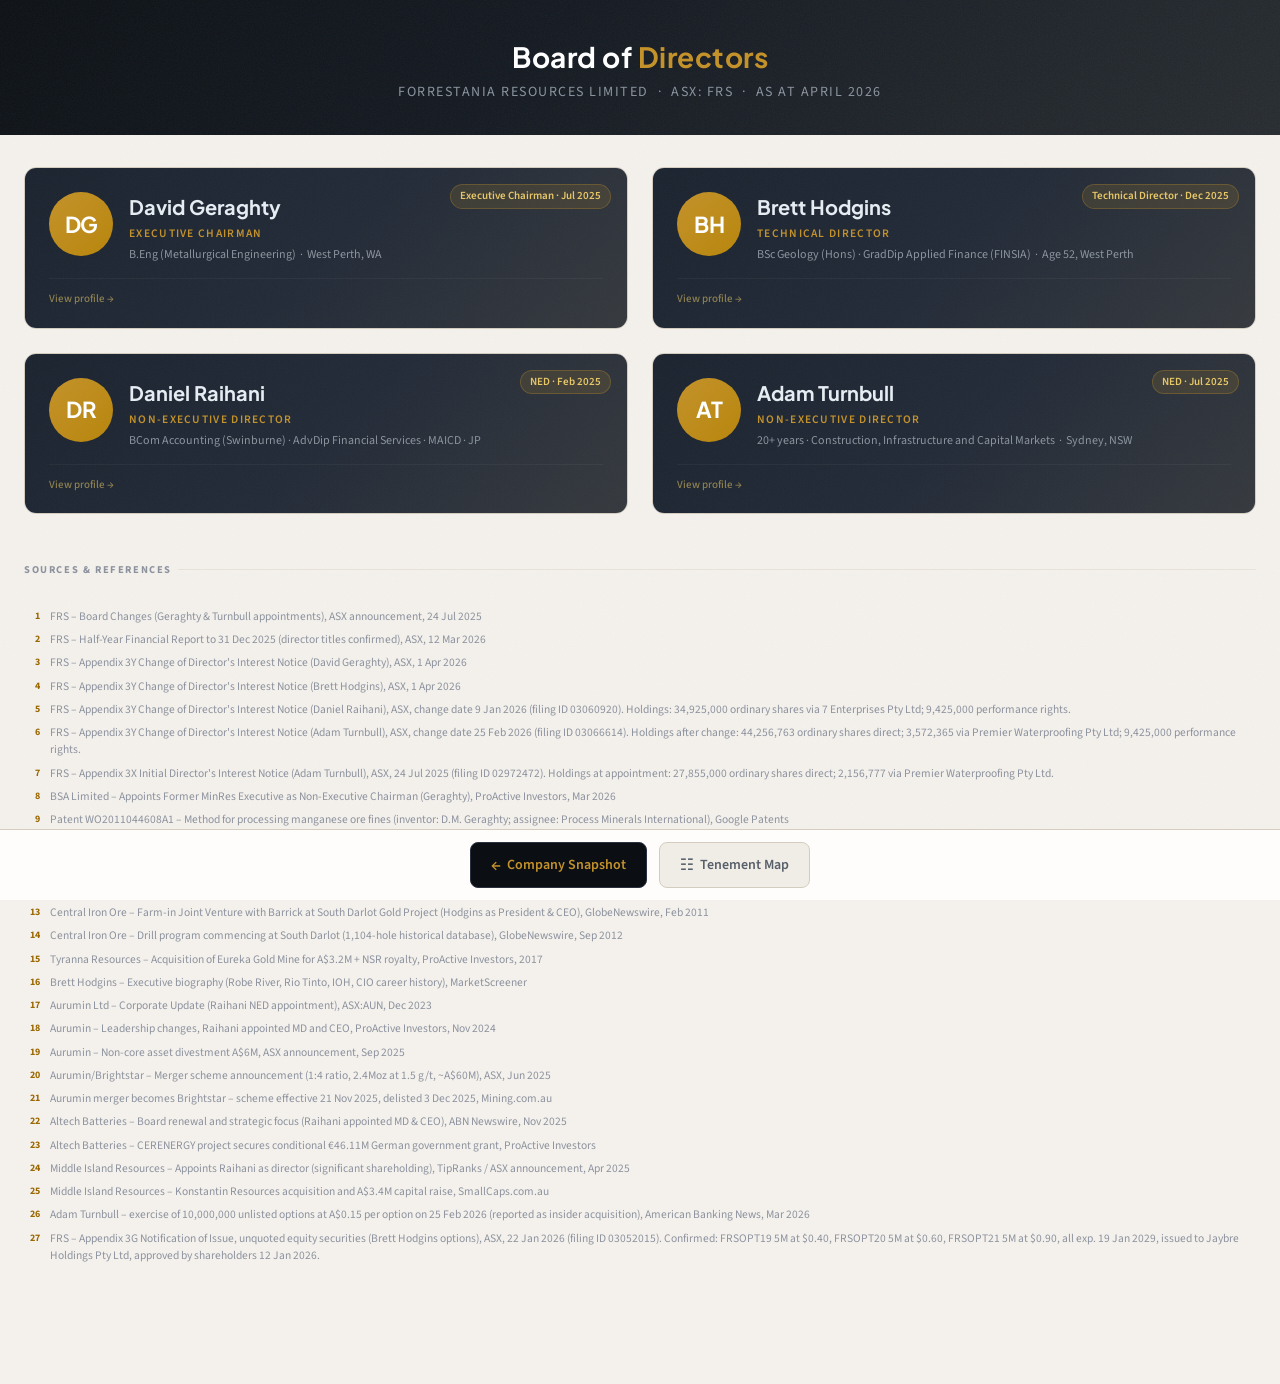
==== commit cd58d803: "Remove MST Financial branding and forward-looking production guidance - Strip MST logos, footer/disc" ====
--- a/frs_board_profiles.html
+++ b/frs_board_profiles.html
@@ -213,7 +213,6 @@
 <body>
 
 <header class="page-header">
-  <img src="assets/mst_animated.apng" alt="MST Financial" style="height:60px;width:auto;position:absolute;top:16px;left:24px;z-index:1">
   <h1>Board of <span>Directors</span></h1>
   <p class="subtitle">Forrestania Resources Limited &nbsp;·&nbsp; ASX: FRS &nbsp;·&nbsp; as at April 2026</p>
 </header>
--- a/shared.css
+++ b/shared.css
@@ -111,7 +111,7 @@
   -moz-osx-font-smoothing: grayscale;
 }
 
-h1, h2, h3, .big-stat, .prod-value, .col-title, .lp-title, .lp-mst-text, .summary-header {
+h1, h2, h3, .big-stat, .prod-value, .col-title, .lp-title, .summary-header {
   font-family: var(--font-display);
 }
 
